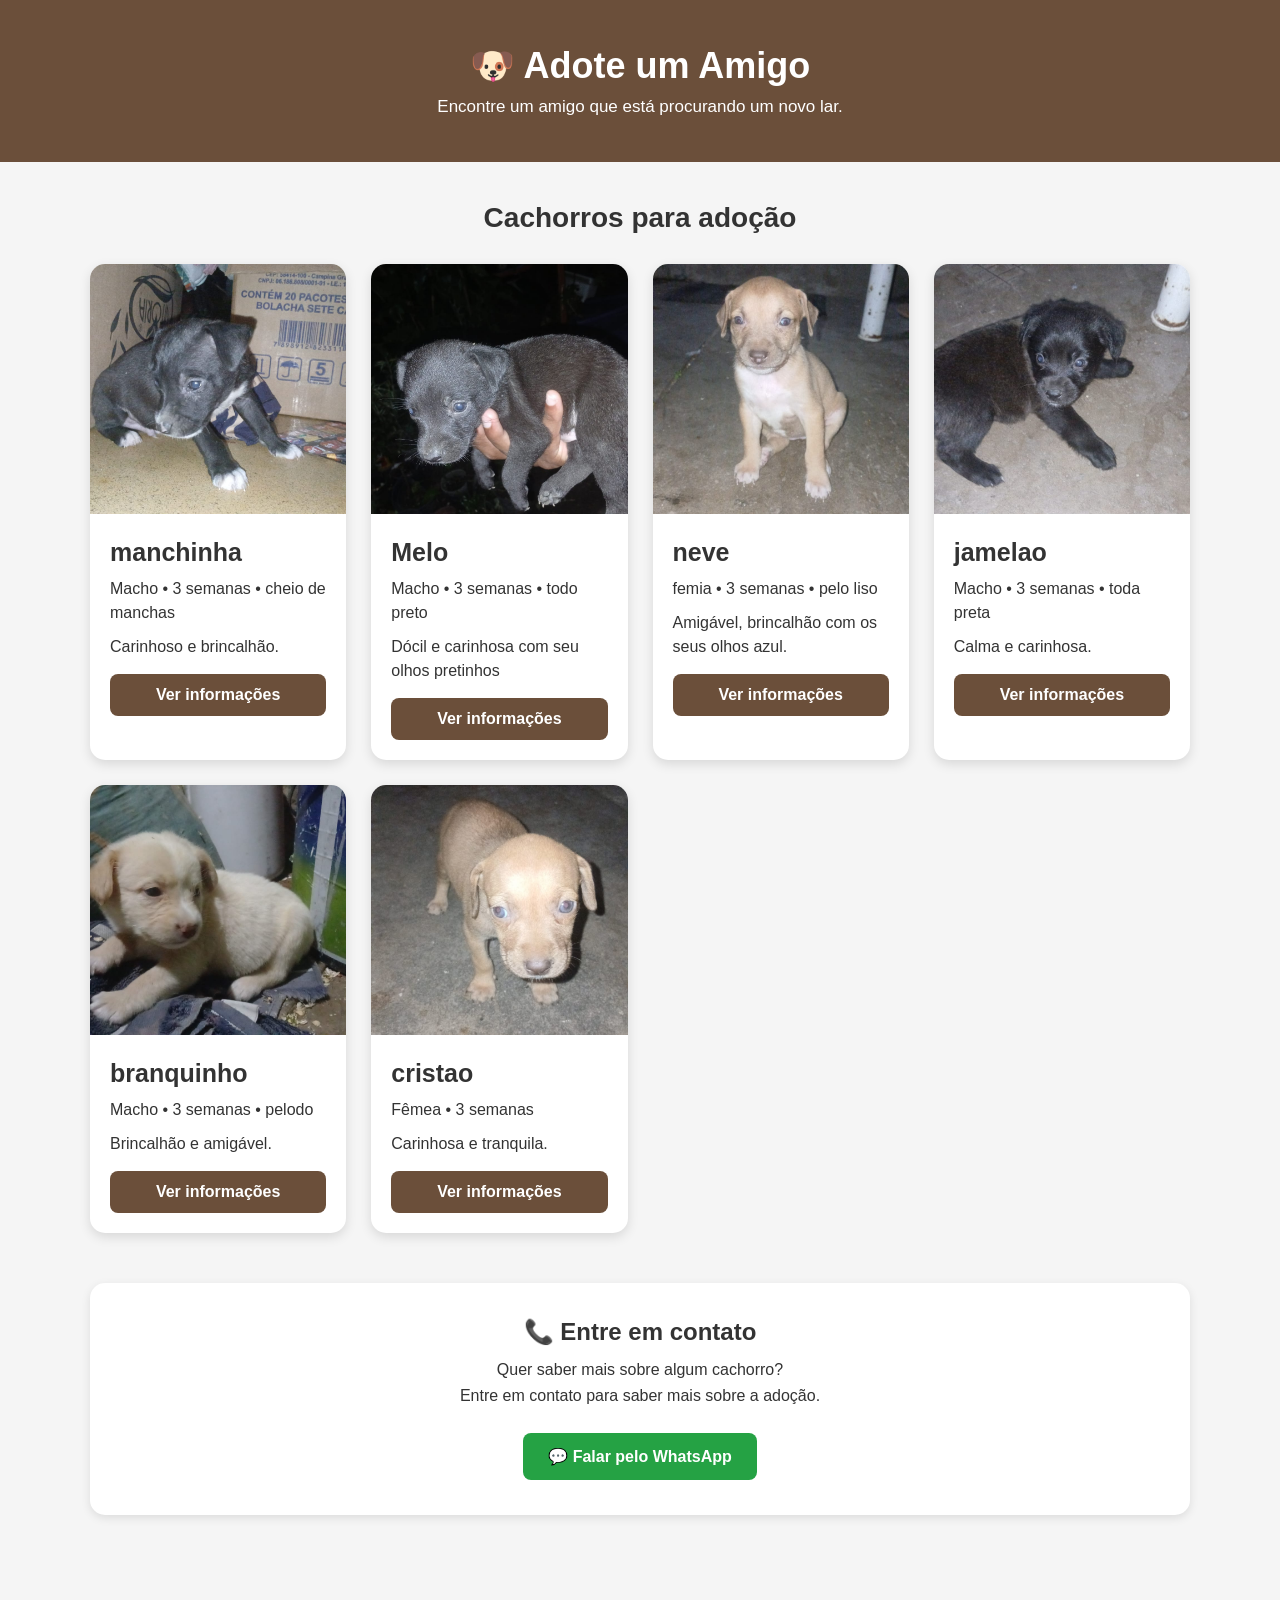
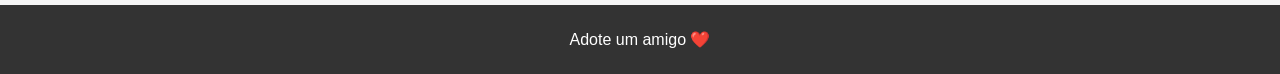
==== index.html @ 283d30eb "Add files via upload" ====
<!DOCTYPE html>
<html lang="pt-BR">

<head>
    <meta charset="UTF-8">
    <meta name="viewport" content="width=device-width, initial-scale=1.0">

    <title>Adote um Amigo</title>

    <link rel="stylesheet" href="style.css">
</head>

<body>

<header>

    <h1>🐶 Adote um Amigo</h1>

    <p>
        Encontre um amigo que está procurando um novo lar.
    </p>

</header>


<main class="container">

    <h2>Cachorros para adoção</h2>


    <div class="cards">


        <!-- CACHORRO 1 -->

        <div class="card">

            <img src="imagens/cachorro1.jpg" alt="Foto do machinha">

            <div class="card-content">

                <h3>manchinha</h3>

                <p>
                    Macho • 3 semanas • cheio de manchas
                </p>

                <p>
                    Carinhoso e brincalhão.
                </p>

                <a href="cachorro1.html">
                    Ver informações
                </a>

            </div>

        </div>


        <!-- CACHORRO 2 -->

        <div class="card">

            <img src="imagens/cachorro2.jpg" alt="Foto da Melo">

            <div class="card-content">

                <h3>Melo</h3>

                <p>
                    Macho • 3 semanas • todo preto
                </p>

                <p>
                    Dócil e carinhosa com seu olhos pretinhos
                </p>

                <a href="cachorro2.html">
                    Ver informações
                </a>

            </div>

        </div>


        <!-- CACHORRO 3 -->

        <div class="card">

            <img src="imagens/cachorro3.jpg" alt="Foto do nove">

            <div class="card-content">

                <h3>neve</h3>

                <p>
                    femia • 3 semanas • pelo liso
                </p>

                <p>
                    Amigável, brincalhão com os seus olhos azul.
                </p>

                <a href="cachorro3.html">
                    Ver informações
                </a>

            </div>

        </div>


        <!-- CACHORRO 4 -->

        <div class="card">

            <img src="imagens/cachorro4.jpg" alt="Foto da jamelao">

            <div class="card-content">

                <h3>jamelao</h3>

                <p>
                    Macho • 3 semanas • toda preta
                </p>

                <p>
                    Calma e carinhosa.
                </p>

                <a href="cachorro4.html">
                    Ver informações
                </a>

            </div>

        </div>


        <!-- CACHORRO 5 -->

        <div class="card">

            <img src="imagens/cachorro5.jpg" alt="Foto do branquinho">

            <div class="card-content">

                <h3>branquinho</h3>

                <p>
                    Macho • 3 semanas • pelodo
                </p>

                <p>
                    Brincalhão e amigável. 
                </p>

                <a href="cachorro5.html">
                    Ver informações
                </a>

            </div>

        </div>


        <!-- CACHORRO 6 -->

        <div class="card">

            <img src="imagens/cachorro6.jpg" alt="Foto da cristao">

            <div class="card-content">

                <h3>cristao</h3>

                <p>
                    Fêmea • 3 semanas
                </p>

                <p>
                    Carinhosa e tranquila.
                </p>

                <a href="cachorro6.html">
                    Ver informações
                </a>

            </div>

        </div>


    </div>


    <!-- CONTATO -->

    <section class="contato">

        <h2>📞 Entre em contato</h2>

        <p>
            Quer saber mais sobre algum cachorro?
        </p>

        <p>
            Entre em contato para saber mais
            sobre a adoção.
        </p>

        <a
            class="whatsapp"
            href="https://wa.me/5521976799521"
            target="_blank">

            💬 Falar pelo WhatsApp

        </a>

    </section>


</main>


<footer>

    <p>
        Adote um amigo ❤️
    </p>

</footer>


</body>

</html>
---- style.css ----
* {
  margin: 0;
  padding: 0;
  box-sizing: border-box;
  }

body {
font-family: Arial, sans-serif;

background: #f5f5f5;

color: #333;

}

/* CABEÇALHO */

header {
background: #6b4f3a;

color: white;

text-align: center;

padding: 45px 20px;

}

header h1 {
font-size: 36px;

margin-bottom: 10px;

}

header p {
font-size: 17px;
}

/* CONTAINER */

.container {
width: 90%;

max-width: 1100px;

margin: auto;

padding: 40px 0;

}

.container > h2 {
text-align: center;

margin-bottom: 30px;

font-size: 28px;

}

/* CARDS */

.cards {
display: grid;

grid-template-columns:
repeat(auto-fit, minmax(250px, 1fr));

gap: 25px;

}

.card {
background: white;

border-radius: 15px;

overflow: hidden;

box-shadow:
0 4px 12px rgba(0,0,0,0.12);

}

.card img {
width: 100%;

height: 250px;

object-fit: cover;

}

.card-content {
padding: 20px;
}

.card-content h3 {
font-size: 25px;

margin-bottom: 10px;

}

.card-content p {
margin-bottom: 10px;

line-height: 1.5;

}

.card-content a {
display: block;

text-align: center;

background: #6b4f3a;

color: white;

text-decoration: none;

padding: 12px;

border-radius: 8px;

margin-top: 15px;

font-weight: bold;

}

.card-content a:hover {
background: #4f392a;
}

/* ÁREA DE CONTATO */

.contato {
background: white;

margin-top: 50px;

padding: 35px;

border-radius: 15px;

text-align: center;

box-shadow:
0 3px 10px rgba(0,0,0,0.10);

}

.contato h2 {
margin-bottom: 15px;
}

.contato p {
margin-bottom: 8px;
}

.whatsapp {
display: inline-block;

background: #25a244;

color: white;

text-decoration: none;

padding: 14px 25px;

border-radius: 8px;

margin-top: 20px;

font-weight: bold;

}

.whatsapp:hover {
background: #1d8438;
}

/* PÁGINA INDIVIDUAL */

.animal {
max-width: 800px;

margin: 40px auto;

background: white;

padding: 30px;

border-radius: 15px;

box-shadow:
0 4px 12px rgba(0,0,0,0.12);

text-align: center;

}

.animal img {
width: 100%;

max-width: 600px;

height: 400px;

object-fit: cover;

border-radius: 12px;

margin-bottom: 25px;

}

.animal h2 {
font-size: 32px;

margin-bottom: 20px;

}

.animal p {
font-size: 18px;

line-height: 1.7;

margin-bottom: 12px;

text-align: left;

}

.botao-adotar {
display: block;

background: #25a244;

color: white;

text-decoration: none;

padding: 15px;

border-radius: 8px;

margin-top: 25px;

font-weight: bold;

}

.botao-adotar:hover {
background: #1d8438;
}

.voltar {
display: inline-block;

color: #6b4f3a;

text-decoration: none;

margin-top: 20px;

font-weight: bold;

}

/* RODAPÉ */

footer {
background: #333;

color: white;

text-align: center;

padding: 25px;

margin-top: 50px;

}

/* CELULAR */

@media (max-width: 600px) {

header h1 {
    font-size: 28px;
}


.animal {
    margin: 20px 10px;

    padding: 20px;
}


.animal img {
    height: 280px;
}


.animal h2 {
    font-size: 27px;
}

}
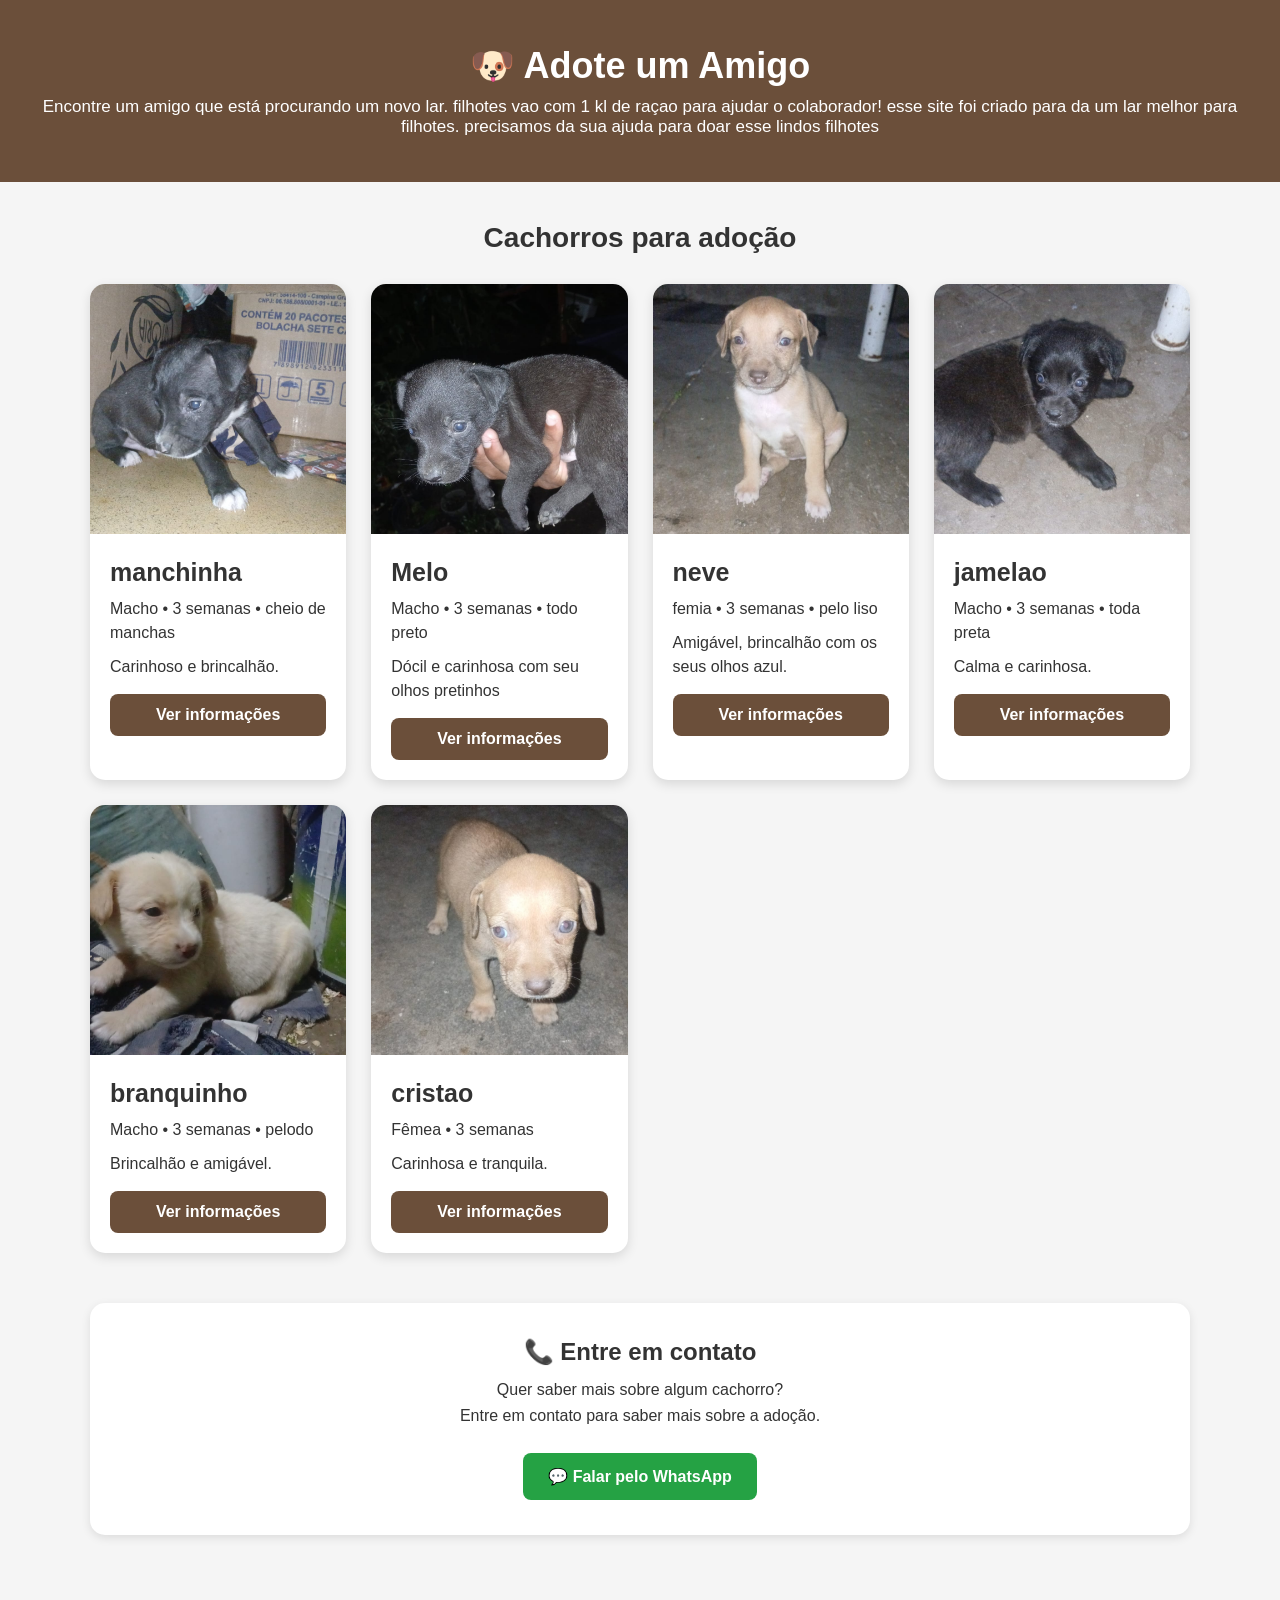
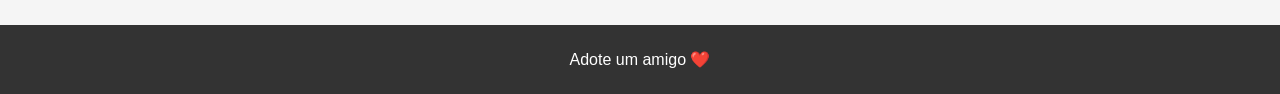
==== commit cd2ec23e: "Update index.html" ====
--- a/index.html
+++ b/index.html
@@ -17,7 +17,9 @@
     <h1>🐶 Adote um Amigo</h1>
 
     <p>
-        Encontre um amigo que está procurando um novo lar.
+        Encontre um amigo que está procurando um novo lar. filhotes vao com 1 kl de raçao para ajudar o colaborador!
+        esse site foi criado para da um lar melhor para filhotes.
+        precisamos da sua ajuda para doar esse lindos filhotes
     </p>
 
 </header>
@@ -237,4 +239,4 @@
 
 </body>
 
-</html>+</html>
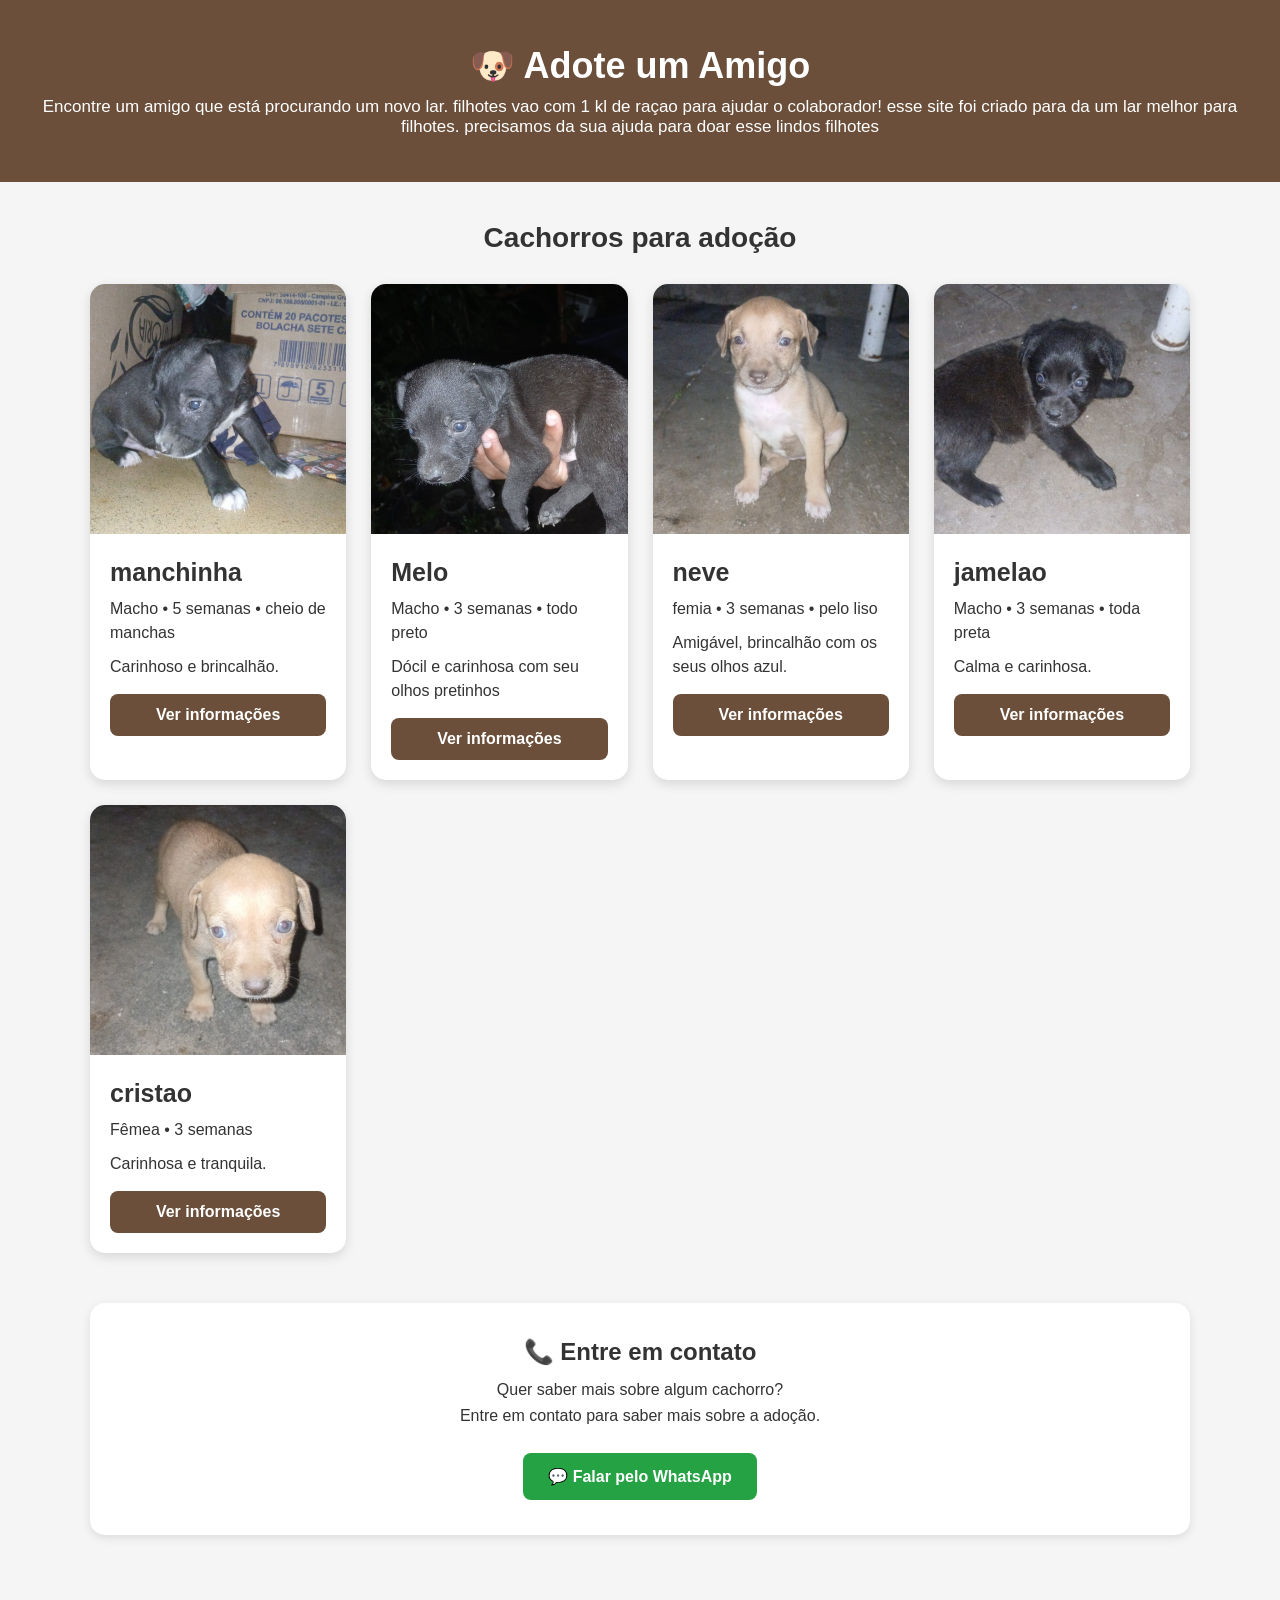
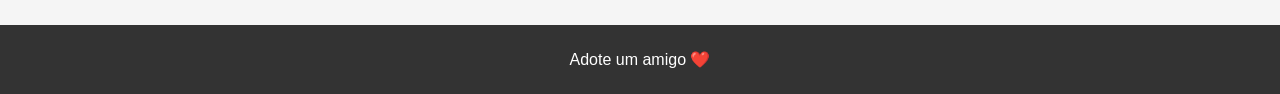
==== commit d283fe3c: "Update index.html" ====
--- a/index.html
+++ b/index.html
@@ -44,7 +44,7 @@
                 <h3>manchinha</h3>
 
                 <p>
-                    Macho • 3 semanas • cheio de manchas
+                    Macho • 5 semanas • cheio de manchas
                 </p>
 
                 <p>
@@ -133,33 +133,6 @@
                 </p>
 
                 <a href="cachorro4.html">
-                    Ver informações
-                </a>
-
-            </div>
-
-        </div>
-
-
-        <!-- CACHORRO 5 -->
-
-        <div class="card">
-
-            <img src="imagens/cachorro5.jpg" alt="Foto do branquinho">
-
-            <div class="card-content">
-
-                <h3>branquinho</h3>
-
-                <p>
-                    Macho • 3 semanas • pelodo
-                </p>
-
-                <p>
-                    Brincalhão e amigável. 
-                </p>
-
-                <a href="cachorro5.html">
                     Ver informações
                 </a>
 
